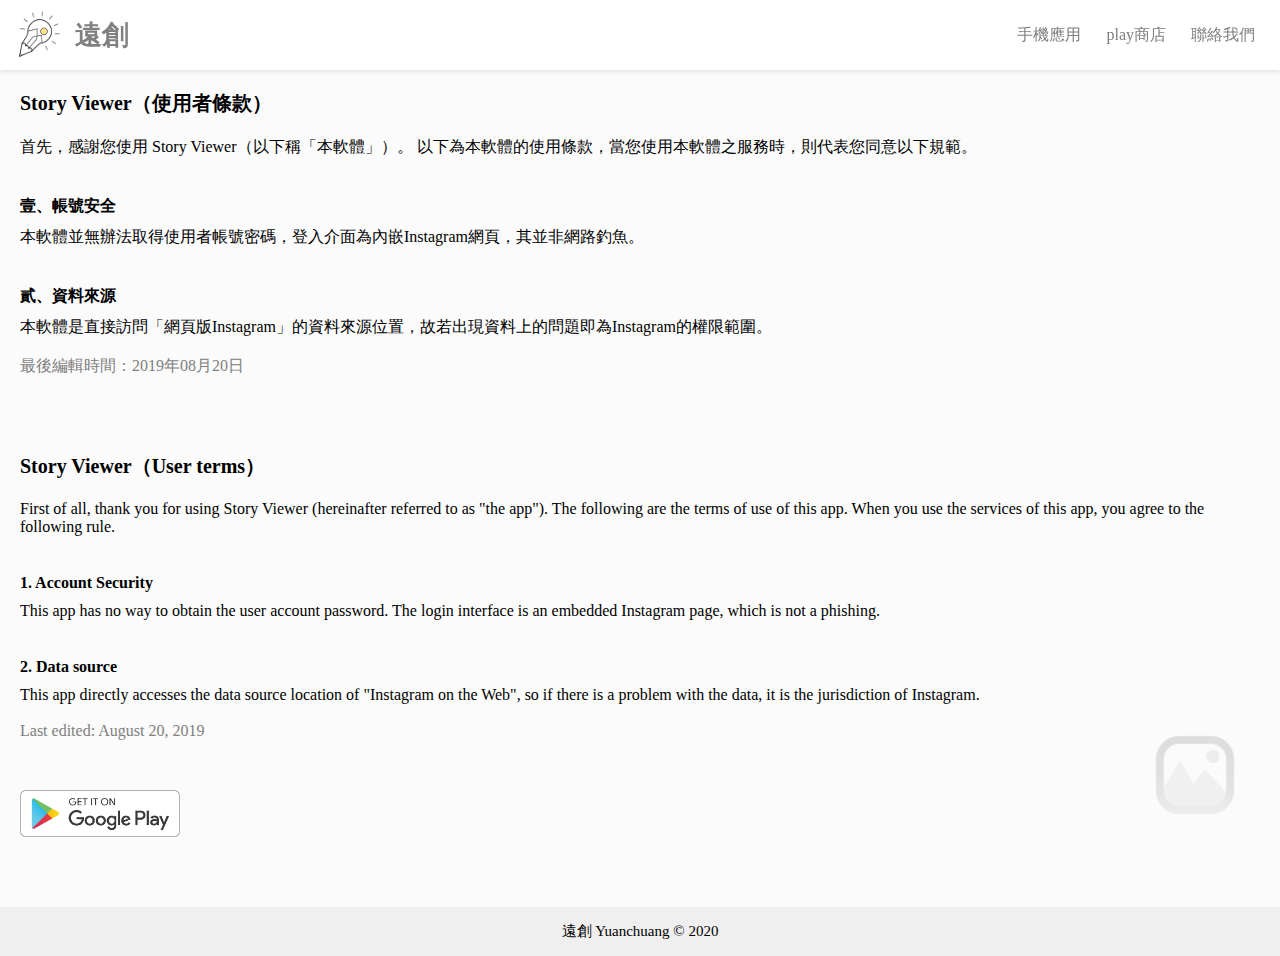
==== story_viewer/index.html @ 2964ff66 "first commit" ====
<!DOCTYPE html>
<html>
<head>
	<meta name="viewport" content="width=device-width, initial-scale=1">
	<link rel="Shortcut Icon" type="image/x-icon" href="../images/app2.png" />
	<meta http-equiv="Content-Type" content="text/html; charset=utf-8">
	<link rel="stylesheet" type="text/css" href="../css/base.css">
	<link rel="stylesheet" type="text/css" href="./css/story_viewer.css">
	<title>Story Viewer</title>
	<meta name="description" content="Story Viewer 使用者條款" />
	<meta property="og:image" content="../images/app2.png" />
</head>

<body>
	<div class='main'>
		<div class='app-bar'>
			<a href="../index.html" class="box1 a">
				<img src="../images/mark.svg" />
				<div id="app-bar-title" class="app-bar-title">遠創</div>
			</a>
			<div class="box1">
				<a href="../index.html#Apps" class="app-bar-btn a">手機應用</a>
				<a target="_blank" href="https://play.google.com/store/search?q=pub%3A%E9%81%A0%E5%89%B5&c=apps" class="app-bar-btn a">play商店</a>
				<a href="mailto:yuanchuang940@gmail.com" class="app-bar-btn a">聯絡我們</a>
			</div>
		</div>

		<image class='bgp' src='../images/app2.png' />
		<div class='title'>Story Viewer（使用者條款）</div>
		<div class='context'>
			首先，感謝您使用 Story Viewer（以下稱「本軟體」）。
			以下為本軟體的使用條款，當您使用本軟體之服務時，則代表您同意以下規範。
			<br/><br/>
			<div class="title2">壹、帳號安全</div>
			本軟體並無辦法取得使用者帳號密碼，登入介面為內嵌Instagram網頁，其並非網路釣魚。
			<br/><br/>
			<div class="title2">貳、資料來源</div>
			本軟體是直接訪問「網頁版Instagram」的資料來源位置，故若出現資料上的問題即為Instagram的權限範圍。
			<br/>
			<br/>
			<div style="color: grey">最後編輯時間：2019年08月20日</div>
		</div>
		<br/>
		<br/>
		<div class='title'>Story Viewer（User terms）</div>
		<div class='context'>
			First of all, thank you for using Story Viewer (hereinafter referred to as "the app"). The following are the terms of use of this app. When you use the services of this app, you agree to the following rule.
			<br/><br/>
			<div class="title2">1. Account Security</div>
			This app has no way to obtain the user account password. The login interface is an embedded Instagram page, which is not a phishing.
			<br/><br/>
			<div class="title2">2. Data source</div>
			This app directly accesses the data source location of "Instagram on the Web", so if there is a problem with the data, it is the jurisdiction of Instagram.
			<br/>
			<br/>
			<div style="color: grey">Last edited: August 20, 2019</div>
		</div>
		<a href="https://play.google.com/store/apps/details?id=com.story_viewer" target="_blank" class="a">
			<image class='dowload' src='../images/playStore.png' />
		</a>

		<div class="footer">遠創 Yuanchuang © 2020</div>
	</div>
</body>

</html>
---- css/base.css ----
html { 
	font-family: Microsoft JhengHei;
}

body {
	margin: 0;
	background: #fbfbfbff;
	padding-top: 70px;
}
.box1 {
	display: flex;
	align-items: center;
	justify-content: center;
}

.app-bar {
	background: white;
	display: flex;
	box-shadow: 0px 2px 4px rgba(0,0,0,0.1);
	padding: 10px 25px;
	padding-left: 15px;
	align-items: center;
	justify-content: space-between;
	position: fixed;
	z-index: 1;
	top: 0;
	left: 0;
	right: 0;
}
.app-bar img {
	width: 50px;
	height: 50px;
}

.app-bar-title {
	font-size: 27px;
	font-weight: bold;
	color: gray;
	margin-left: 10px;
}

@media (max-width: 500px) {
	body {
		padding-top: 50px;
	}
	.app-bar {
		padding-right: 15px;
	}
	.app-bar img {
		width: 30px;
		height: 30px;
	}
	.box1 {
		font-size: 14px;
	}
	.app-bar-title {
		font-size: 18px;
	}
}

.app-bar-btn {
	margin-left: 25px;
	color: grey;
}
.footer {
	width: 100%;
	text-align: center;
	padding: 15px 0;
	background: #efefef;
	margin-top: 66px;
	font-size: 15px;
}

a:not(.a) {
	display: none;
}
a {
	text-decoration: none;
}
---- story_viewer/css/story_viewer.css ----
.context {
	margin: 20px;
}

.dowload {
	width: 160px;
	margin-top: 30px;
	margin-left: 20px;
}

.bgp {
	flex: 0;
	position: fixed;
	right: 0;
	opacity: 0.15;
	width: 120px;
	bottom: 65px;
	margin-right: 25px;
}

.title {
	font-weight: bold;
	font-size: 20px;
	margin: 20px;
}

.title2 {
	font-weight: bold;
	font-size: 16px;
	margin-bottom: 10px;
	margin-top: 20px;
}
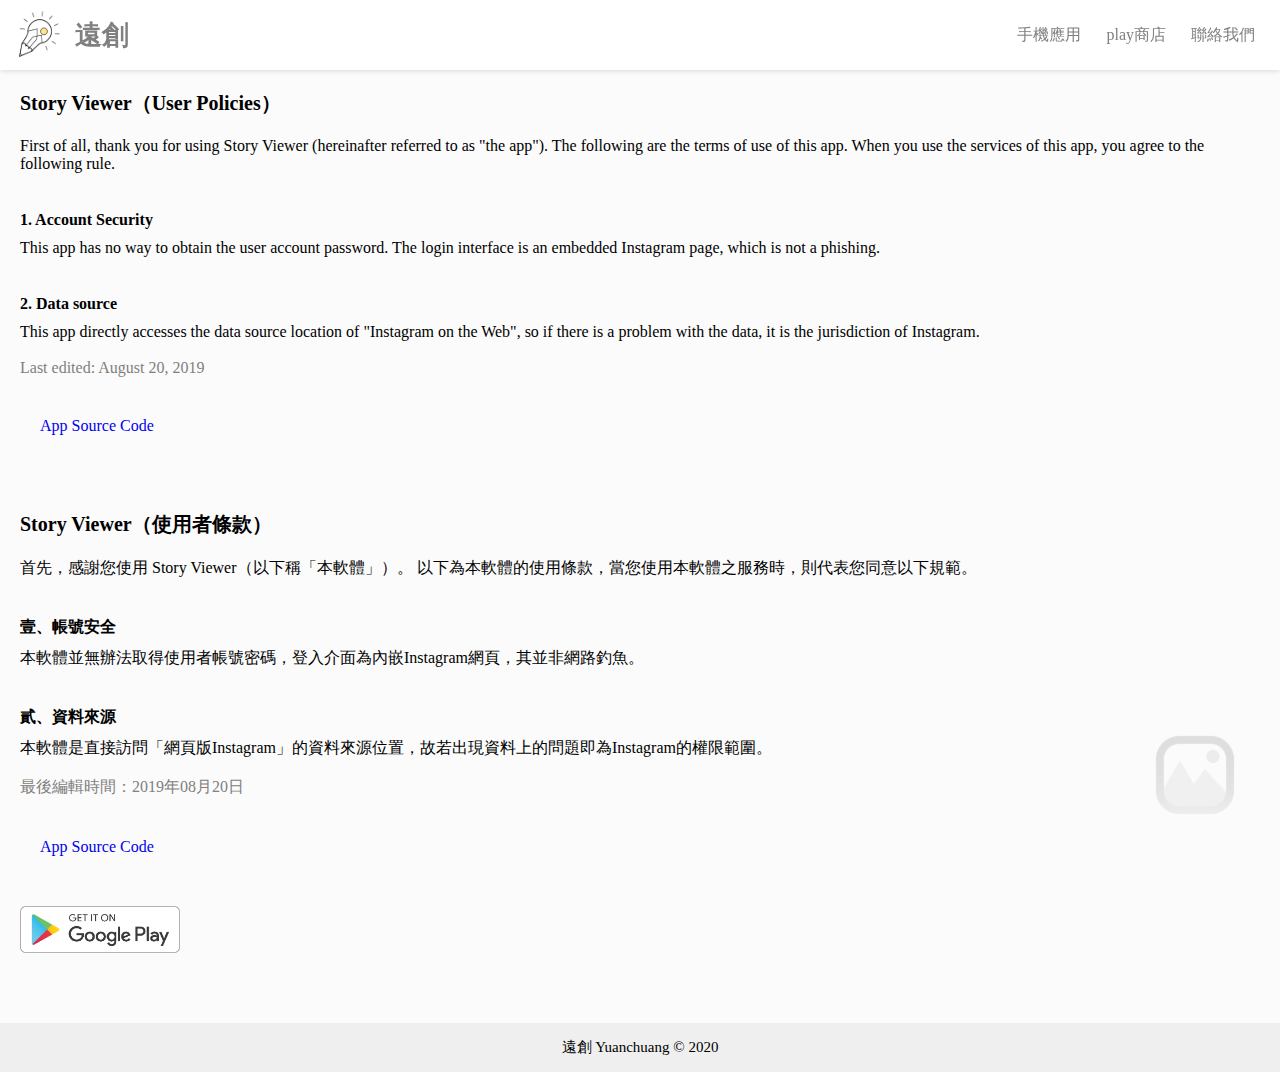
==== commit d38065b0: "add story_viewer app source code link" ====
--- a/story_viewer/index.html
+++ b/story_viewer/index.html
@@ -1,66 +1,71 @@
 <!DOCTYPE html>
 <html>
+
 <head>
-	<meta name="viewport" content="width=device-width, initial-scale=1">
-	<link rel="Shortcut Icon" type="image/x-icon" href="../images/app2.png" />
-	<meta http-equiv="Content-Type" content="text/html; charset=utf-8">
-	<link rel="stylesheet" type="text/css" href="../css/base.css">
-	<link rel="stylesheet" type="text/css" href="./css/story_viewer.css">
-	<title>Story Viewer</title>
-	<meta name="description" content="Story Viewer 使用者條款" />
-	<meta property="og:image" content="../images/app2.png" />
+    <meta name="viewport" content="width=device-width, initial-scale=1">
+    <link rel="Shortcut Icon" type="image/x-icon" href="../images/app2.png" />
+    <meta http-equiv="Content-Type" content="text/html; charset=utf-8">
+    <link rel="stylesheet" type="text/css" href="../css/base.css">
+    <link rel="stylesheet" type="text/css" href="./css/story_viewer.css">
+    <title>Story Viewer</title>
+    <meta name="description" content="Story Viewer 使用者條款" />
+    <meta property="og:image" content="../images/app2.png" />
 </head>
 
 <body>
-	<div class='main'>
-		<div class='app-bar'>
-			<a href="../index.html" class="box1 a">
-				<img src="../images/mark.svg" />
-				<div id="app-bar-title" class="app-bar-title">遠創</div>
-			</a>
-			<div class="box1">
-				<a href="../index.html#Apps" class="app-bar-btn a">手機應用</a>
-				<a target="_blank" href="https://play.google.com/store/search?q=pub%3A%E9%81%A0%E5%89%B5&c=apps" class="app-bar-btn a">play商店</a>
-				<a href="mailto:yuanchuang940@gmail.com" class="app-bar-btn a">聯絡我們</a>
-			</div>
-		</div>
+    <div class='main'>
+        <div class='app-bar'>
+            <a href="../index.html" class="box1 a">
+                <img src="../images/mark.svg" />
+                <div id="app-bar-title" class="app-bar-title">遠創</div>
+            </a>
+            <div class="box1">
+                <a href="../index.html#Apps" class="app-bar-btn a">手機應用</a>
+                <a target="_blank" href="https://play.google.com/store/search?q=pub%3A%E9%81%A0%E5%89%B5&c=apps" class="app-bar-btn a">play商店</a>
+                <a href="mailto:yuanchuang940@gmail.com" class="app-bar-btn a">聯絡我們</a>
+            </div>
+        </div>
 
-		<image class='bgp' src='../images/app2.png' />
-		<div class='title'>Story Viewer（使用者條款）</div>
-		<div class='context'>
-			首先，感謝您使用 Story Viewer（以下稱「本軟體」）。
-			以下為本軟體的使用條款，當您使用本軟體之服務時，則代表您同意以下規範。
-			<br/><br/>
-			<div class="title2">壹、帳號安全</div>
-			本軟體並無辦法取得使用者帳號密碼，登入介面為內嵌Instagram網頁，其並非網路釣魚。
-			<br/><br/>
-			<div class="title2">貳、資料來源</div>
-			本軟體是直接訪問「網頁版Instagram」的資料來源位置，故若出現資料上的問題即為Instagram的權限範圍。
-			<br/>
-			<br/>
-			<div style="color: grey">最後編輯時間：2019年08月20日</div>
-		</div>
-		<br/>
-		<br/>
-		<div class='title'>Story Viewer（User terms）</div>
-		<div class='context'>
-			First of all, thank you for using Story Viewer (hereinafter referred to as "the app"). The following are the terms of use of this app. When you use the services of this app, you agree to the following rule.
-			<br/><br/>
-			<div class="title2">1. Account Security</div>
-			This app has no way to obtain the user account password. The login interface is an embedded Instagram page, which is not a phishing.
-			<br/><br/>
-			<div class="title2">2. Data source</div>
-			This app directly accesses the data source location of "Instagram on the Web", so if there is a problem with the data, it is the jurisdiction of Instagram.
-			<br/>
-			<br/>
-			<div style="color: grey">Last edited: August 20, 2019</div>
-		</div>
-		<a href="https://play.google.com/store/apps/details?id=com.story_viewer" target="_blank" class="a">
-			<image class='dowload' src='../images/playStore.png' />
-		</a>
-
-		<div class="footer">遠創 Yuanchuang © 2020</div>
-	</div>
+        <image class='bgp' src='../images/app2.png' />
+        <div class='title'>Story Viewer（User Policies）</div>
+        <div class='context'>
+            First of all, thank you for using Story Viewer (hereinafter referred to as "the app"). The following are the terms of use of this app. When you use the services of this app, you agree to the following rule.
+            <br/><br/>
+            <div class="title2">1. Account Security</div>
+            This app has no way to obtain the user account password. The login interface is an embedded Instagram page, which is not a phishing.
+            <br/><br/>
+            <div class="title2">2. Data source</div>
+            This app directly accesses the data source location of "Instagram on the Web", so if there is a problem with the data, it is the jurisdiction of Instagram.
+            <br/>
+            <br/>
+            <div style="color: grey">Last edited: August 20, 2019</div>
+            <div style="margin-top: 40px;" class="context">
+                <a href="https://github.com/Frank0945/story_viewer" target="_blank" class="a">App Source Code</a>
+            </div>
+        </div>
+        <br/>
+        <br/>
+        <div class='title'>Story Viewer（使用者條款）</div>
+        <div class='context'>
+            首先，感謝您使用 Story Viewer（以下稱「本軟體」）。 以下為本軟體的使用條款，當您使用本軟體之服務時，則代表您同意以下規範。
+            <br/><br/>
+            <div class="title2">壹、帳號安全</div>
+            本軟體並無辦法取得使用者帳號密碼，登入介面為內嵌Instagram網頁，其並非網路釣魚。
+            <br/><br/>
+            <div class="title2">貳、資料來源</div>
+            本軟體是直接訪問「網頁版Instagram」的資料來源位置，故若出現資料上的問題即為Instagram的權限範圍。
+            <br/>
+            <br/>
+            <div style="color: grey;margin-bottom: 20px;">最後編輯時間：2019年08月20日</div>
+            <div style="margin-top: 40px;" class="context">
+                <a href="https://github.com/Frank0945/story_viewer" target="_blank" class="a">App Source Code</a>
+            </div>
+        </div>
+        <a href="https://play.google.com/store/apps/details?id=com.story_viewer" target="_blank" class="a">
+            <image class='dowload' src='../images/playStore.png' />
+        </a>
+        <div class="footer">遠創 Yuanchuang © 2020</div>
+    </div>
 </body>
 
 </html>